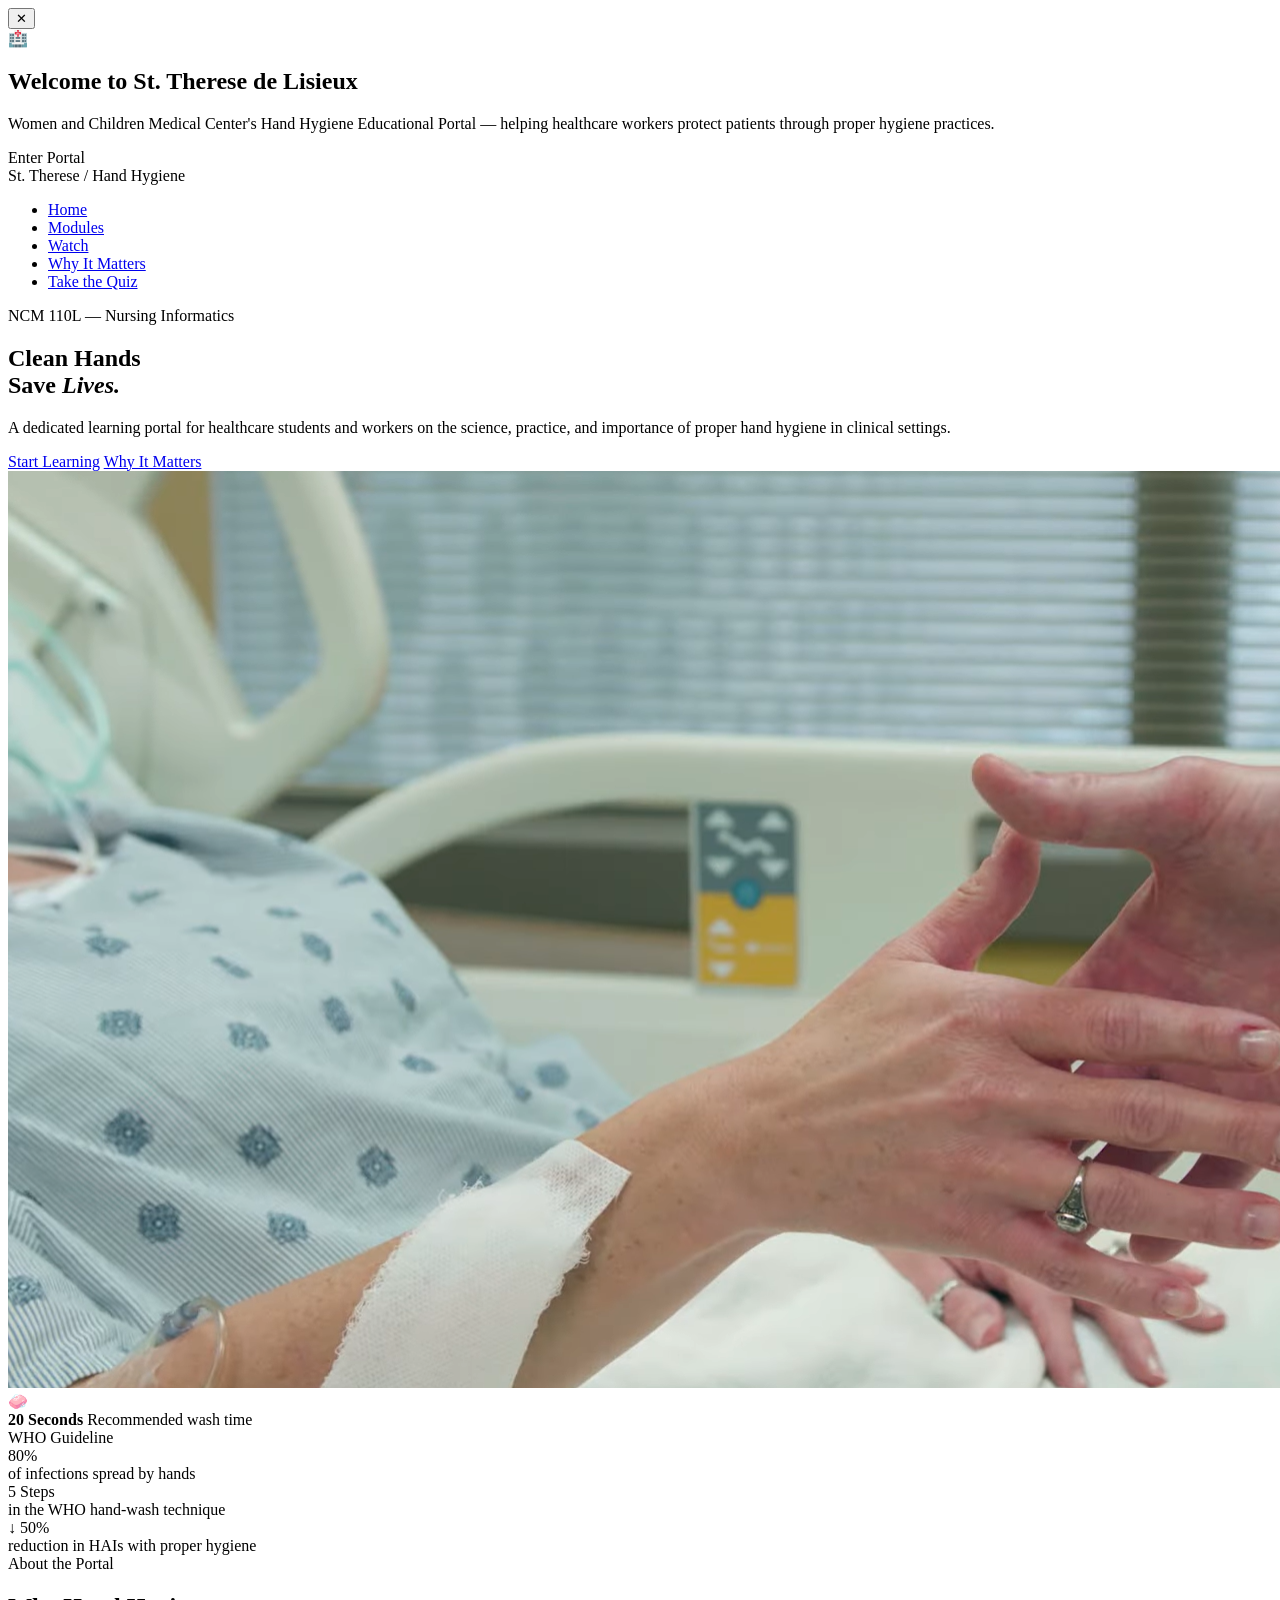
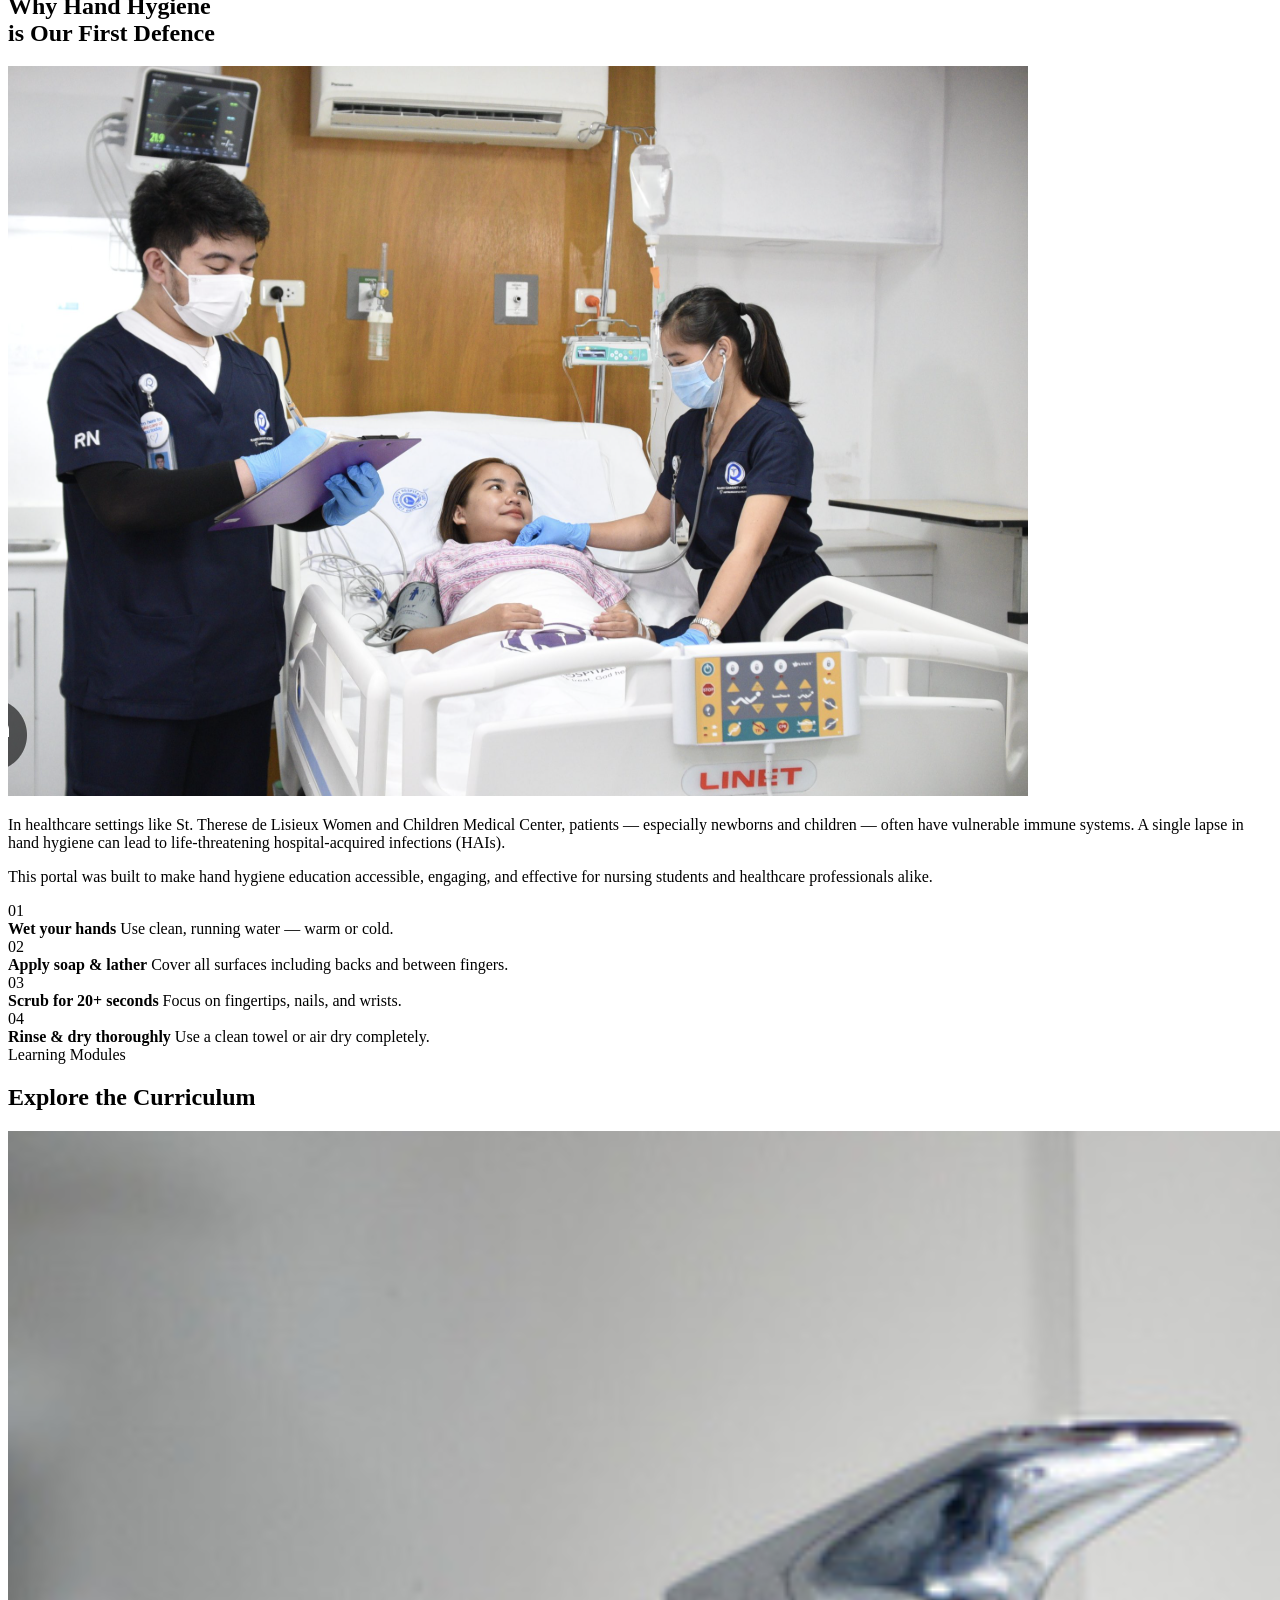
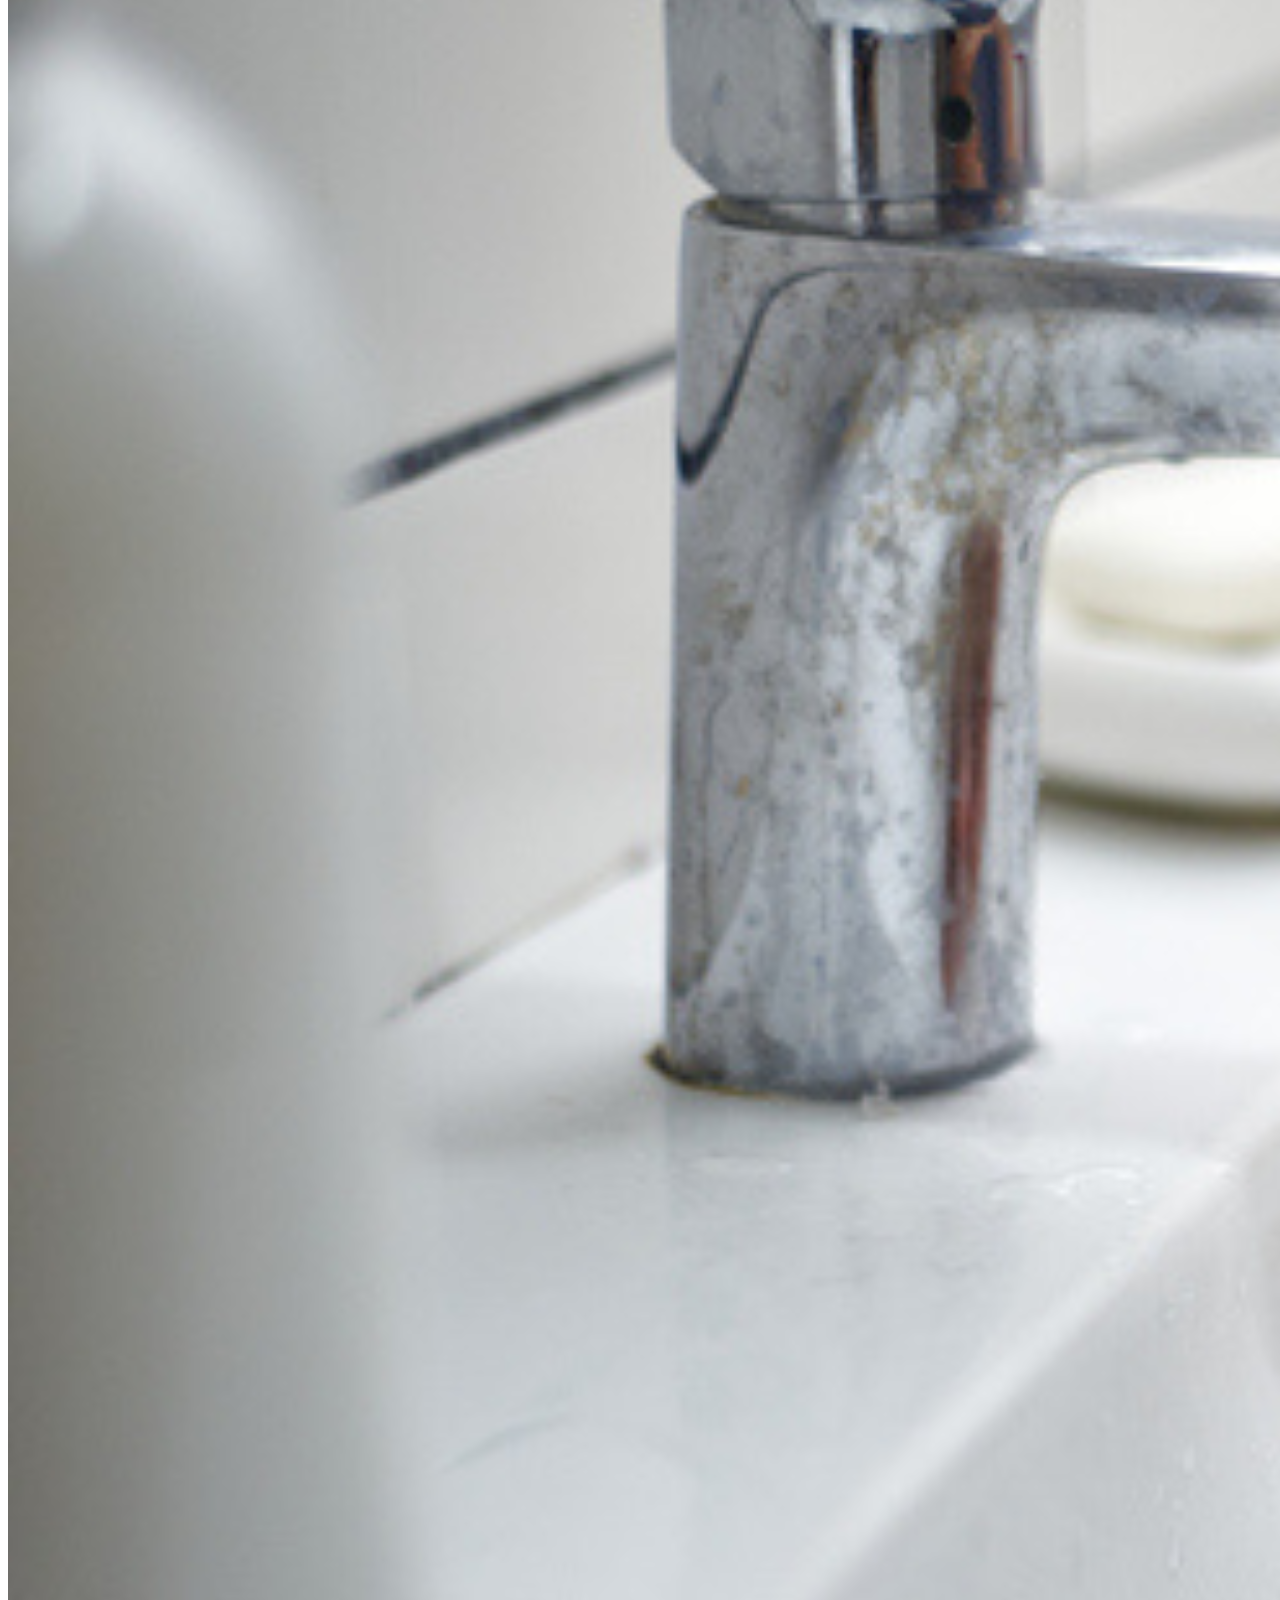
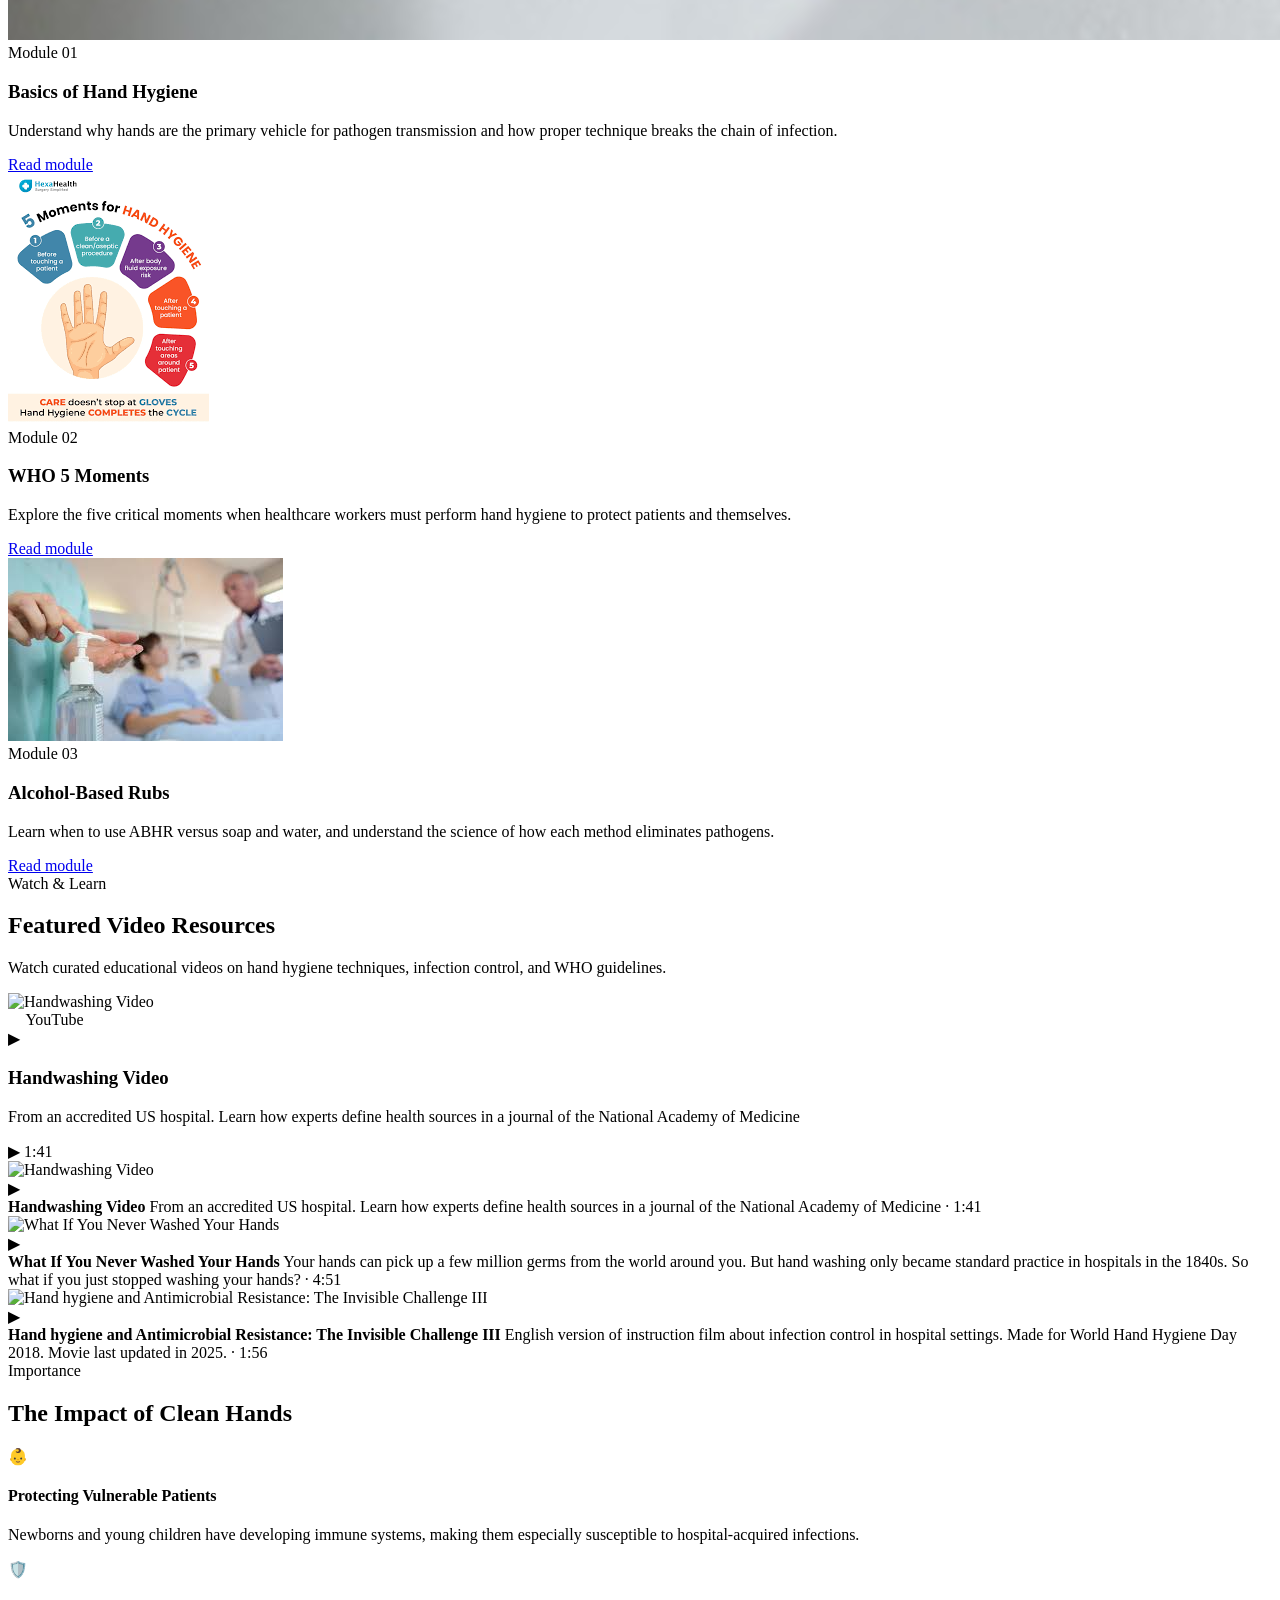
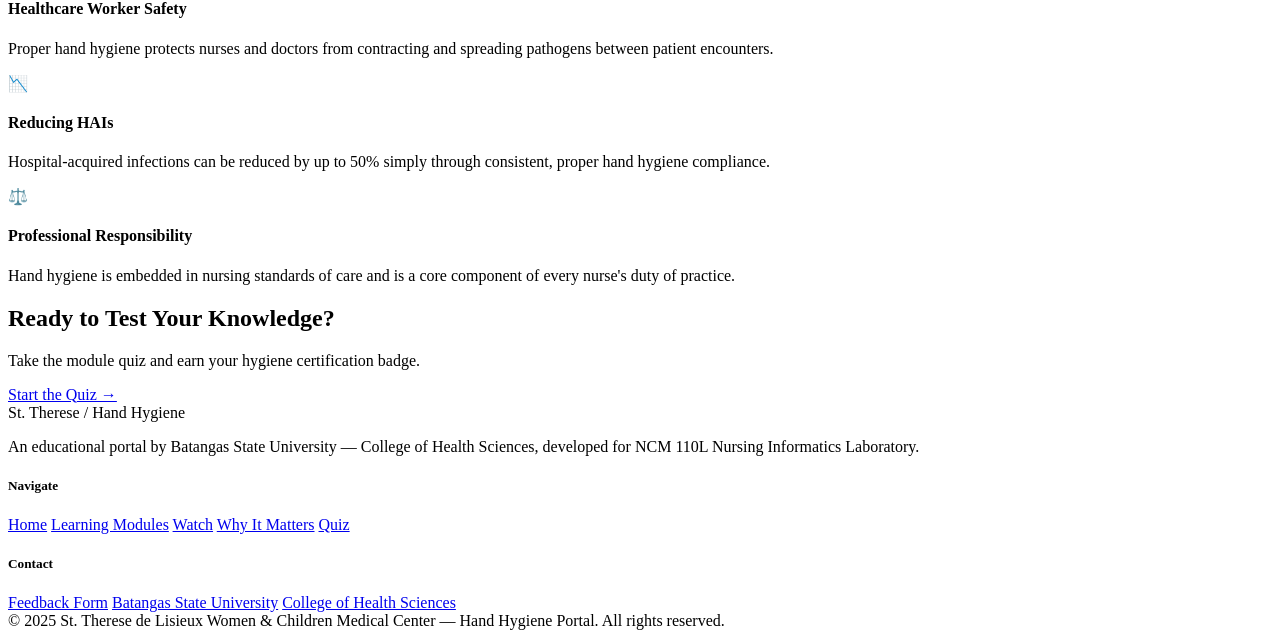
==== index.html @ 149f362c "finished portal" ====
<!DOCTYPE html>
<html lang="en">
<head>
  <meta charset="UTF-8">
  <meta name="viewport" content="width=device-width, initial-scale=1.0">
  <title>Hand Hygiene Portal — St. Therese de Lisieux</title>
  <link href="https://fonts.googleapis.com/css2?family=Cormorant+Garamond:wght@300;400;600&family=DM+Sans:wght@300;400;500&display=swap" rel="stylesheet">
  <link rel="stylesheet" href="style.css">
</head>
<body>

  <!-- BACKGROUND BLOBS -->
  <div class="blob blob-1"></div>
  <div class="blob blob-2"></div>
  <div class="blob blob-3"></div>

  <!-- WELCOME POPUP -->
  <div class="popup-overlay" id="popup">
    <div class="popup-box">
      <button class="popup-close" onclick="closePopup()">&#10005;</button>
      <div class="popup-icon">🏥</div>
      <h2>Welcome to St. Therese de Lisieux</h2>
      <p>Women and Children Medical Center's Hand Hygiene Educational Portal — helping healthcare workers protect patients through proper hygiene practices.</p>
      <a class="btn btn-primary" style="display:inline-flex;justify-content:center;" onclick="closePopup()">Enter Portal</a>
    </div>
  </div>

  <!-- NAVIGATION -->
  <nav>
    <div class="nav-logo">St. Therese <span>/ Hand Hygiene</span></div>
    <ul class="nav-links">
      <li><a href="#" class="active">Home</a></li>
      <li><a href="#modules">Modules</a></li>
      <li><a href="#video">Watch</a></li>
      <li><a href="#why">Why It Matters</a></li>
      <li><a href="pages/quiz.html" class="nav-cta btn">Take the Quiz</a></li>
    </ul>
  </nav>

  <!-- HERO -->
  <section class="hero">
    <div class="hero-text">
      <div class="hero-eyebrow">NCM 110L — Nursing Informatics</div>
      <h1>Clean Hands<br>Save <em>Lives.</em></h1>
      <p class="hero-sub">A dedicated learning portal for healthcare students and workers on the science, practice, and importance of proper hand hygiene in clinical settings.</p>
      <div class="btn-group">
        <a href="#modules" class="btn btn-primary">Start Learning</a>
        <a href="#why" class="btn btn-outline">Why It Matters</a>
      </div>
    </div>

    <div class="hero-visual">
      <div class="hero-img-wrap">
        <img src="assets/tn1.png" alt="Hand Hygiene">
      </div>
      <div class="floating-badge">
        <div class="badge-icon">🧼</div>
        <div class="badge-text">
          <strong>20 Seconds</strong>
          <span>Recommended wash time</span>
        </div>
      </div>
      <div class="corner-tag">WHO Guideline</div>
    </div>
  </section>

  <!-- STATS BAR -->
  <div class="stats-bar">
    <div class="stat-item">
      <div class="num">80%</div>
      <div class="label">of infections spread by hands</div>
    </div>
    <div class="stat-item">
      <div class="num">5 Steps</div>
      <div class="label">in the WHO hand-wash technique</div>
    </div>
    <div class="stat-item">
      <div class="num">↓ 50%</div>
      <div class="label">reduction in HAIs with proper hygiene</div>
    </div>
  </div>

  <!-- ABOUT -->
  <section id="about">
    <div class="section-tag">About the Portal</div>
    <h2 class="section-title">Why Hand Hygiene<br>is Our First Defence</h2>

    <div class="about-grid">
      <div class="about-img">
        <img src="assets/hospital.jpg" alt="Hospital">
      </div>
      <div class="about-body">
        <p>In healthcare settings like St. Therese de Lisieux Women and Children Medical Center, patients — especially newborns and children — often have vulnerable immune systems. A single lapse in hand hygiene can lead to life-threatening hospital-acquired infections (HAIs).</p>
        <p>This portal was built to make hand hygiene education accessible, engaging, and effective for nursing students and healthcare professionals alike.</p>

        <div class="step-list">
          <div class="step-item">
            <div class="step-num">01</div>
            <div class="step-text">
              <strong>Wet your hands</strong>
              <span>Use clean, running water — warm or cold.</span>
            </div>
          </div>
          <div class="step-item">
            <div class="step-num">02</div>
            <div class="step-text">
              <strong>Apply soap &amp; lather</strong>
              <span>Cover all surfaces including backs and between fingers.</span>
            </div>
          </div>
          <div class="step-item">
            <div class="step-num">03</div>
            <div class="step-text">
              <strong>Scrub for 20+ seconds</strong>
              <span>Focus on fingertips, nails, and wrists.</span>
            </div>
          </div>
          <div class="step-item">
            <div class="step-num">04</div>
            <div class="step-text">
              <strong>Rinse &amp; dry thoroughly</strong>
              <span>Use a clean towel or air dry completely.</span>
            </div>
          </div>
        </div>
      </div>
    </div>
  </section>

  <!-- LEARNING MODULES -->
  <section class="modules-section" id="modules">
    <div class="section-tag">Learning Modules</div>
    <h2 class="section-title">Explore the Curriculum</h2>
 
    <div class="modules-grid">
      <div class="module-card">
        <div class="card-img">
          <img src="assets/mod1.png" alt="Module 1">
        </div>
        <div class="card-body">
          <div class="card-tag">Module 01</div>
          <h3>Basics of Hand Hygiene</h3>
          <p>Understand why hands are the primary vehicle for pathogen transmission and how proper technique breaks the chain of infection.</p>
          <a href="pages/module1.html" class="card-link">Read module</a>
        </div>
      </div>
 
      <div class="module-card">
        <div class="card-img">
          <img src="assets/mod2.png" alt="Module 2">
        </div>
        <div class="card-body">
          <div class="card-tag">Module 02</div>
          <h3>WHO 5 Moments</h3>
          <p>Explore the five critical moments when healthcare workers must perform hand hygiene to protect patients and themselves.</p>
          <a href="pages/module2.html" class="card-link">Read module</a>
        </div>
      </div>
 
      <div class="module-card">
        <div class="card-img">
          <img src="assets/mod3.jpg" alt="Module 3">
        </div>
        <div class="card-body">
          <div class="card-tag">Module 03</div>
          <h3>Alcohol-Based Rubs</h3>
          <p>Learn when to use ABHR versus soap and water, and understand the science of how each method eliminates pathogens.</p>
          <a href="pages/module3.html" class="card-link">Read module</a>
        </div>
      </div>
    </div>
  </section>

  <!-- VIDEO SECTION -->
  <section class="video-section" id="video">
    <div class="section-tag">Watch &amp; Learn</div>
    <h2 class="section-title">Featured Video Resources</h2>
    <p class="section-desc">Watch curated educational videos on hand hygiene techniques, infection control, and WHO guidelines.</p>

    <div class="video-grid">

      <!-- Main Player -->
      <div class="video-main">
        <div class="video-thumb" id="main-play-btn">
          <img id="main-video-thumb" src="https://placehold.co/800x450/1a0d12/f4a7bc?text=WHO+Hand+Hygiene+Video" alt="Featured Video">
          <div class="yt-badge">
            <svg width="14" height="10" viewBox="0 0 14 10" fill="white" xmlns="http://www.w3.org/2000/svg">
              <path d="M13.7 1.56A1.76 1.76 0 0 0 12.46.3C11.37 0 7 0 7 0S2.63 0 1.54.3A1.76 1.76 0 0 0 .3 1.56 18.5 18.5 0 0 0 0 5a18.5 18.5 0 0 0 .3 3.44A1.76 1.76 0 0 0 1.54 9.7C2.63 10 7 10 7 10s4.37 0 5.46-.3a1.76 1.76 0 0 0 1.24-1.26A18.5 18.5 0 0 0 14 5a18.5 18.5 0 0 0-.3-3.44ZM5.6 7.14V2.86L9.24 5 5.6 7.14Z"/>
            </svg>
            YouTube
          </div>
          <div class="play-btn">▶</div>
        </div>
        <div class="video-meta">
          <h3 id="main-video-title">WHO Hand Hygiene: How to Handrub</h3>
          <p id="main-video-desc">World Health Organization · Official Guide</p>
          <span class="duration" id="main-video-duration">▶  1:26</span>
        </div>
      </div>

      <!-- Playlist Sidebar (populated by main.js) -->
      <div class="video-playlist" id="playlist"></div>

    </div>
  </section>

  <!-- WHY IT MATTERS -->
  <section id="why">
    <div class="section-tag">Importance</div>
    <h2 class="section-title">The Impact of Clean Hands</h2>

    <div class="why-grid">
      <div class="why-card">
        <div class="why-icon">👶</div>
        <div>
          <h4>Protecting Vulnerable Patients</h4>
          <p>Newborns and young children have developing immune systems, making them especially susceptible to hospital-acquired infections.</p>
        </div>
      </div>
      <div class="why-card">
        <div class="why-icon">🛡️</div>
        <div>
          <h4>Healthcare Worker Safety</h4>
          <p>Proper hand hygiene protects nurses and doctors from contracting and spreading pathogens between patient encounters.</p>
        </div>
      </div>
      <div class="why-card">
        <div class="why-icon">📉</div>
        <div>
          <h4>Reducing HAIs</h4>
          <p>Hospital-acquired infections can be reduced by up to 50% simply through consistent, proper hand hygiene compliance.</p>
        </div>
      </div>
      <div class="why-card">
        <div class="why-icon">⚖️</div>
        <div>
          <h4>Professional Responsibility</h4>
          <p>Hand hygiene is embedded in nursing standards of care and is a core component of every nurse's duty of practice.</p>
        </div>
      </div>
    </div>
  </section>

  <!-- CTA BANNER -->
  <div class="banner">
    <div class="banner-text">
      <h2>Ready to Test Your Knowledge?</h2>
      <p>Take the module quiz and earn your hygiene certification badge.</p>
    </div>
    <a href="pages/quiz.html" class="btn-white">Start the Quiz →</a>
  </div>

  <!-- FOOTER -->
  <footer>
    <div class="footer-brand">
      <div class="nav-logo">St. Therese <span>/ Hand Hygiene</span></div>
      <p>An educational portal by Batangas State University — College of Health Sciences, developed for NCM 110L Nursing Informatics Laboratory.</p>
    </div>
    <div class="footer-col">
      <h5>Navigate</h5>
      <a href="#">Home</a>
      <a href="#modules">Learning Modules</a>
      <a href="#video">Watch</a>
      <a href="#why">Why It Matters</a>
      <a href="#">Quiz</a>
    </div>
    <div class="footer-col">
      <h5>Contact</h5>
      <a href="#">Feedback Form</a>
      <a href="#">Batangas State University</a>
      <a href="#">College of Health Sciences</a>
    </div>
  </footer>

  <div class="footer-bottom">
    © 2025 St. Therese de Lisieux Women &amp; Children Medical Center — Hand Hygiene Portal. All rights reserved.
  </div>

  <script src="scripts/main.js"></script>
</body>
</html>
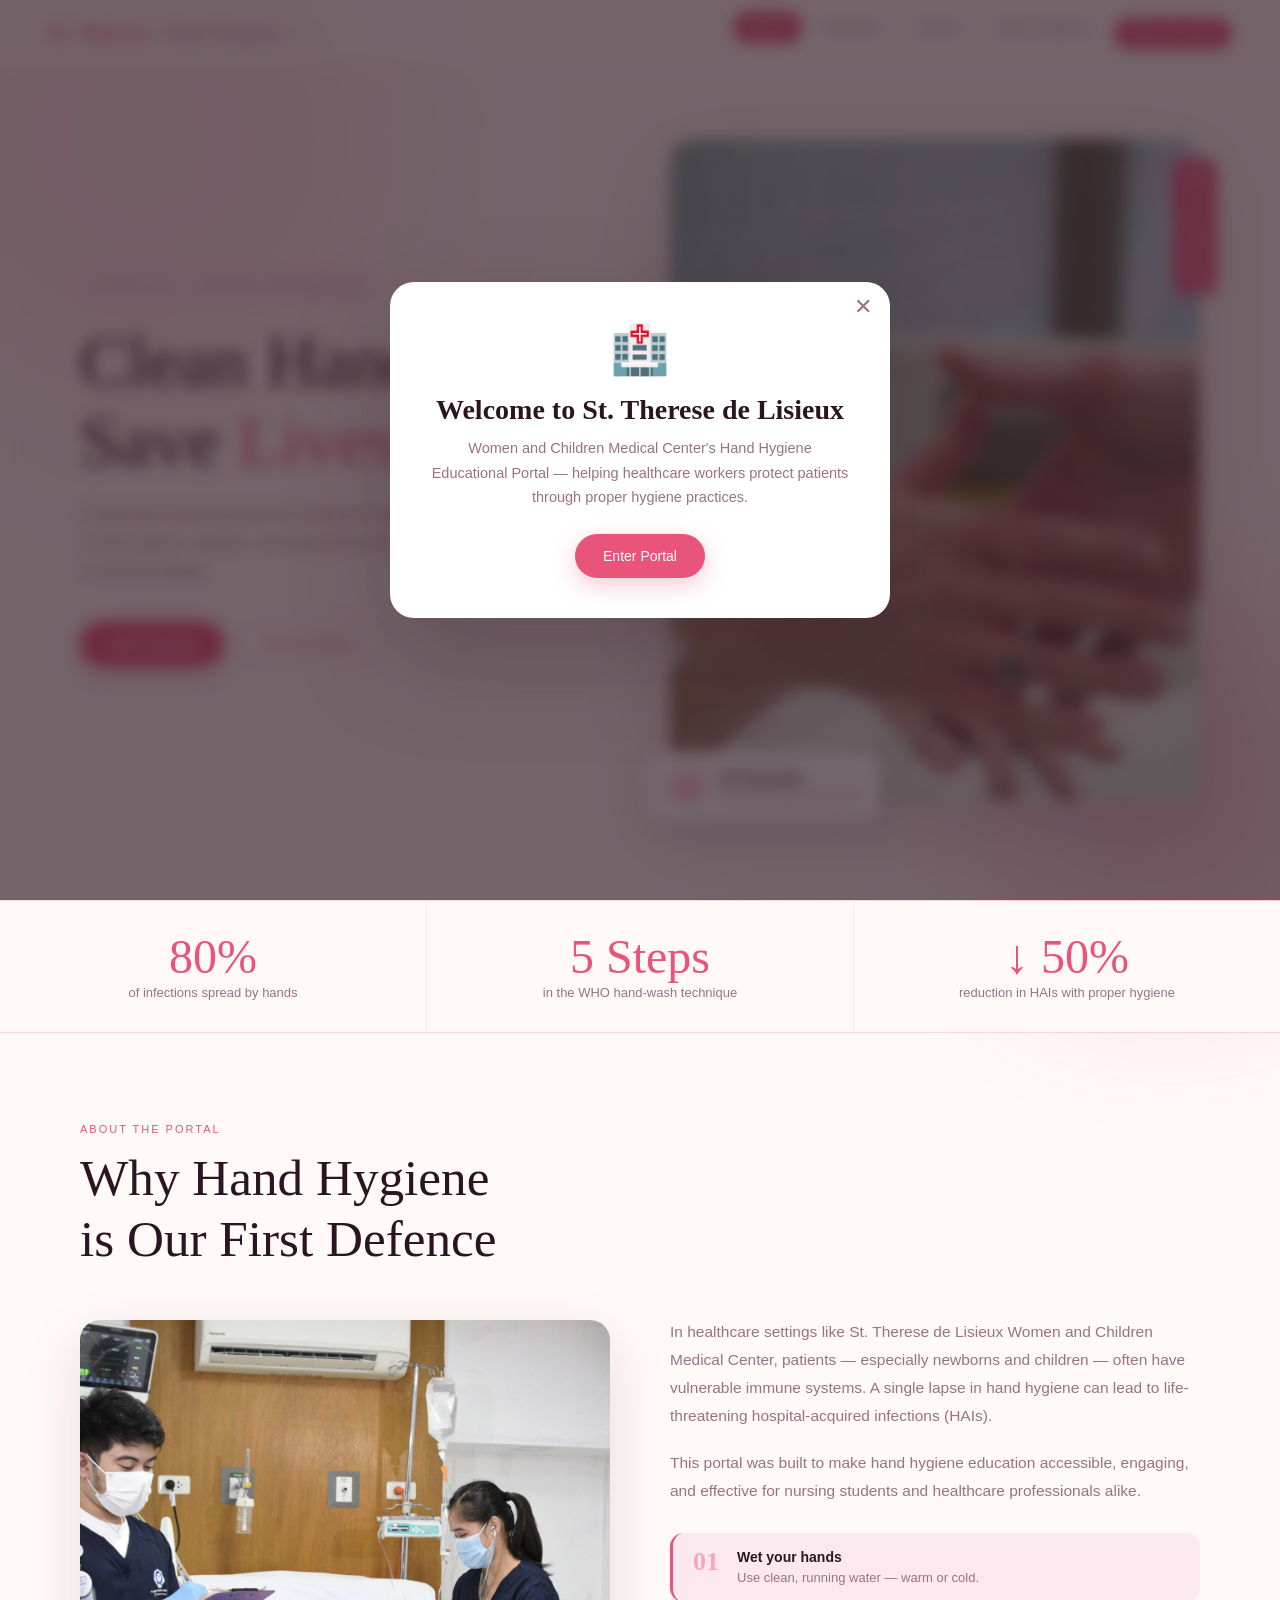
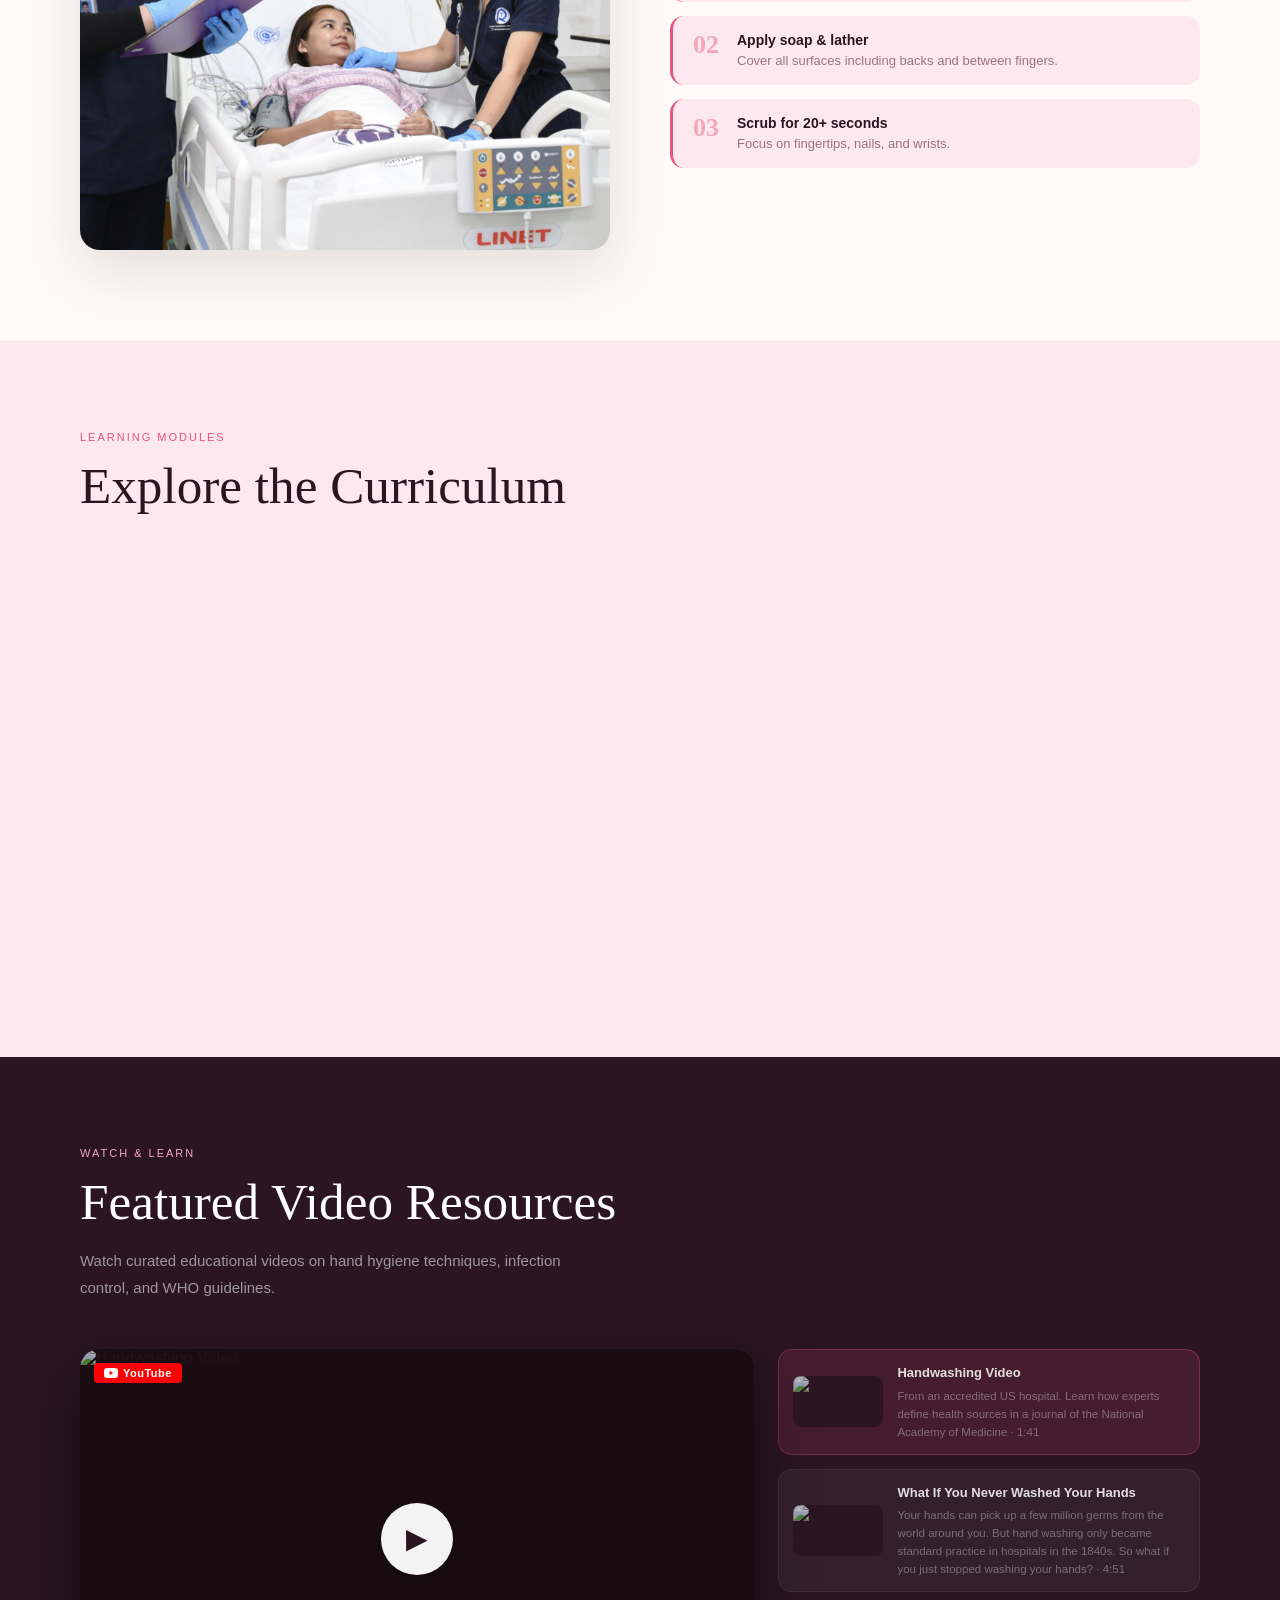
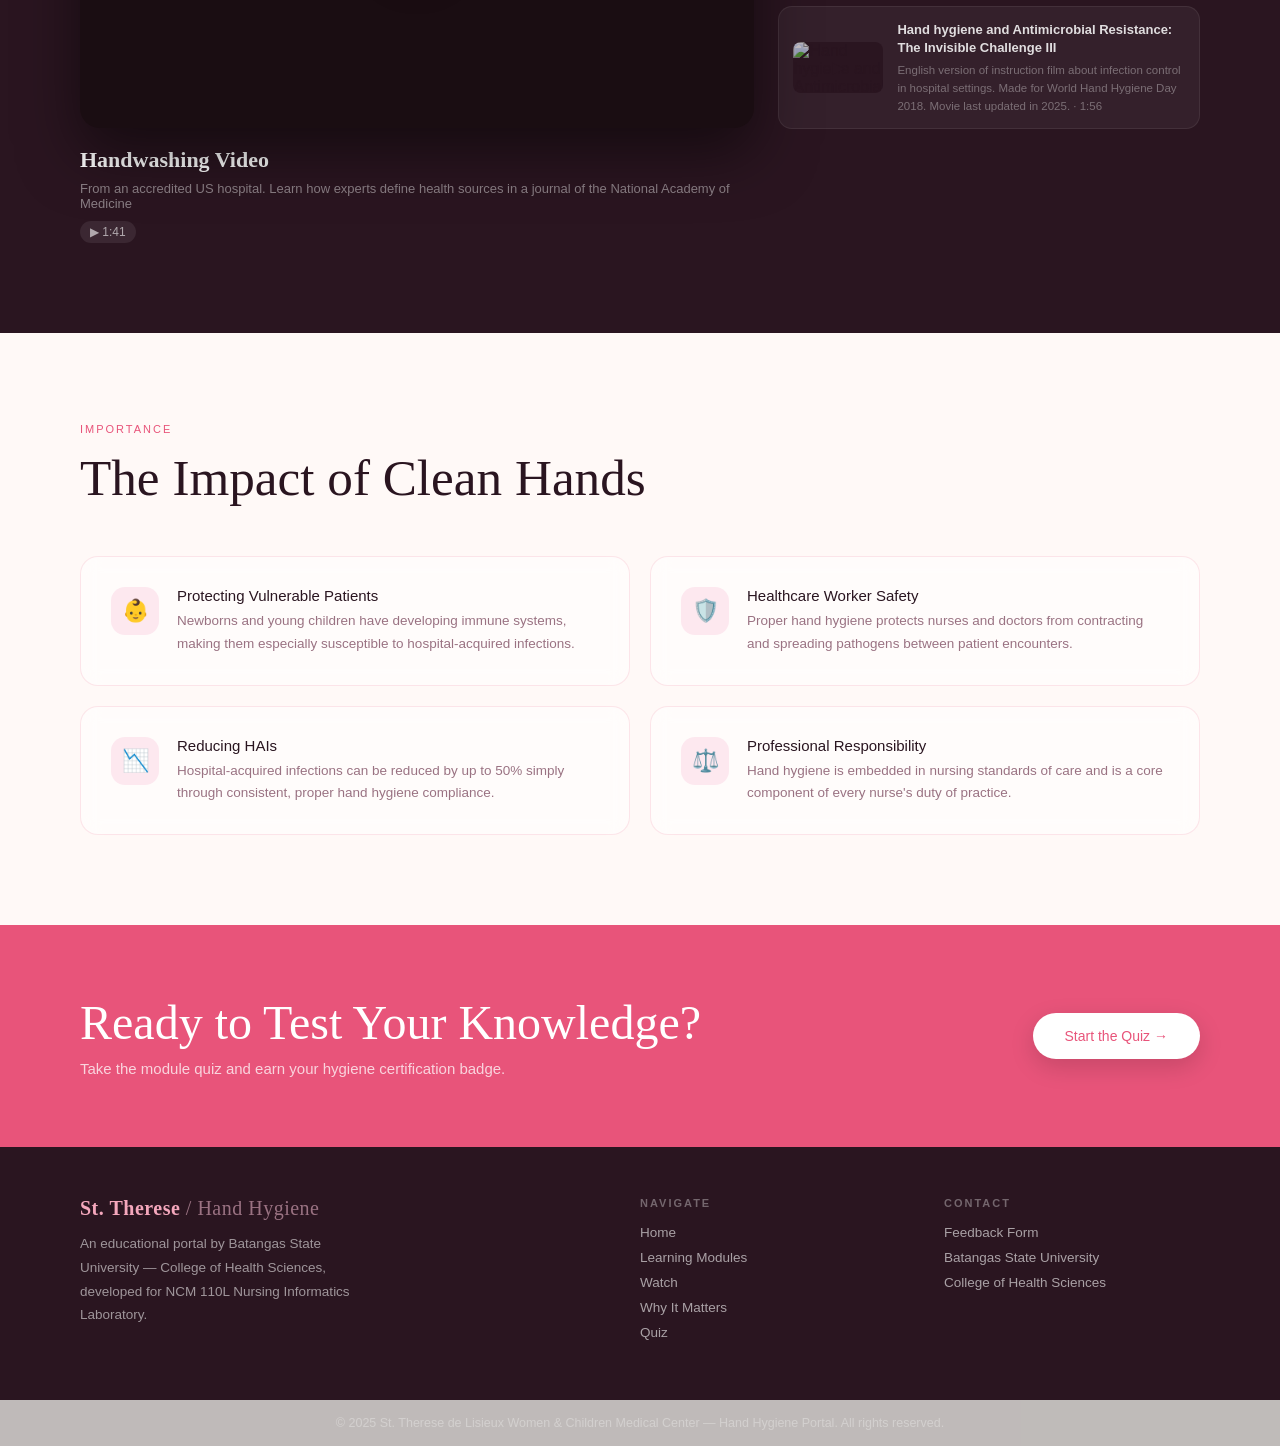
==== commit 16d92bdb: "fix: href issue" ====
--- a/index.html
+++ b/index.html
@@ -5,7 +5,7 @@
   <meta name="viewport" content="width=device-width, initial-scale=1.0">
   <title>Hand Hygiene Portal — St. Therese de Lisieux</title>
   <link href="https://fonts.googleapis.com/css2?family=Cormorant+Garamond:wght@300;400;600&family=DM+Sans:wght@300;400;500&display=swap" rel="stylesheet">
-  <link rel="stylesheet" href="style.css">
+  <link rel="stylesheet" href="../styles/style.css">
 </head>
 <body>
 
--- a/styles/style.css
+++ b/styles/style.css
@@ -0,0 +1,726 @@
+/* ============================================================
+   HAND HYGIENE PORTAL — style.css
+   St. Therese de Lisieux Women and Children Medical Center
+   ============================================================ */
+
+/* ── TOKENS ── */
+:root {
+  --rose:   #e8547a;
+  --blush:  #f4a7bc;
+  --petal:  #fde8ef;
+  --cream:  #fff9f7;
+  --ink:    #2a1520;
+  --muted:  #9a7282;
+  --glass:  rgba(255,255,255,0.55);
+  --radius: 18px;
+}
+
+/* ── RESET ── */
+*, *::before, *::after { box-sizing: border-box; margin: 0; padding: 0; }
+html { scroll-behavior: smooth; }
+
+body {
+  font-family: 'DM Sans', sans-serif;
+  background: var(--cream);
+  color: var(--ink);
+  overflow-x: hidden;
+}
+
+/* ── NOISE TEXTURE OVERLAY ── */
+body::before {
+  content: '';
+  position: fixed;
+  inset: 0;
+  background-image: url("data:image/svg+xml,%3Csvg xmlns='http://www.w3.org/2000/svg' width='200' height='200'%3E%3Cfilter id='n'%3E%3CfeTurbulence type='fractalNoise' baseFrequency='0.75' numOctaves='4' stitchTiles='stitch'/%3E%3C/filter%3E%3Crect width='200' height='200' filter='url(%23n)' opacity='0.035'/%3E%3C/svg%3E");
+  pointer-events: none;
+  z-index: 0;
+}
+
+
+.blob {
+  position: fixed;
+  border-radius: 50%;
+  filter: blur(80px);
+  opacity: 0.25;
+  z-index: 0;
+  pointer-events: none;
+}
+.blob-1 { width:520px; height:520px; background:var(--blush); top:-120px; left:-120px; animation:drift 14s ease-in-out infinite alternate; }
+.blob-2 { width:380px; height:380px; background:var(--rose);  bottom:-80px; right:-80px; animation:drift 18s ease-in-out infinite alternate-reverse; }
+.blob-3 { width:260px; height:260px; background:#f7c5d5;      top:40%; left:55%; animation:drift 10s ease-in-out infinite alternate; }
+
+@keyframes drift {
+  from { transform: translate(0,0) scale(1); }
+  to   { transform: translate(30px,20px) scale(1.08); }
+}
+
+/* ── NAVIGATION ── */
+nav {
+  position: fixed;
+  top: 0; left: 0; right: 0;
+  z-index: 100;
+  display: flex;
+  align-items: center;
+  justify-content: space-between;
+  padding: 0 48px;
+  height: 68px;
+  background: rgba(255,249,247,0.72);
+  backdrop-filter: blur(18px);
+  -webkit-backdrop-filter: blur(18px);
+  border-bottom: 1px solid rgba(232,84,122,0.12);
+}
+
+.nav-logo {
+  font-family: 'Cormorant Garamond', serif;
+  font-size: 20px;
+  font-weight: 600;
+  color: var(--rose);
+  letter-spacing: 0.5px;
+}
+.nav-logo span { color: var(--muted); font-weight: 300; }
+
+.nav-links { display: flex; gap: 8px; list-style: none; }
+
+.nav-links a {
+  text-decoration: none;
+  color: var(--muted);
+  font-size: 13.5px;
+  font-weight: 500;
+  padding: 8px 16px;
+  border-radius: 40px;
+  transition: all 0.25s;
+  letter-spacing: 0.3px;
+}
+.nav-links a:hover,
+.nav-links a.active { background: var(--rose); color: #fff; }
+.nav-cta { background: var(--rose); color: #fff !important; }
+
+/* ── BUTTONS ── */
+.btn {
+  display: inline-flex;
+  align-items: center;
+  gap: 8px;
+  padding: 14px 28px;
+  border-radius: 50px;
+  font-size: 14px;
+  font-weight: 500;
+  cursor: pointer;
+  text-decoration: none;
+  transition: all 0.25s;
+  border: none;
+  font-family: 'DM Sans', sans-serif;
+}
+.btn-primary {
+  background: var(--rose);
+  color: #fff;
+  box-shadow: 0 8px 24px rgba(232,84,122,0.3);
+}
+.btn-primary:hover { transform: translateY(-2px); box-shadow: 0 12px 32px rgba(232,84,122,0.4); }
+
+.btn-outline {
+  background: transparent;
+  color: var(--rose);
+  border: 1.5px solid var(--blush);
+}
+.btn-outline:hover { background: var(--petal); }
+
+.btn-white {
+  background: #fff;
+  color: var(--rose);
+  padding: 15px 32px;
+  border-radius: 50px;
+  font-weight: 500;
+  font-size: 14px;
+  text-decoration: none;
+  display: inline-block;
+  white-space: nowrap;
+  transition: all 0.25s;
+  box-shadow: 0 8px 24px rgba(0,0,0,0.15);
+}
+.btn-white:hover { transform: translateY(-2px); box-shadow: 0 14px 32px rgba(0,0,0,0.2); }
+
+.btn-group { display: flex; gap: 14px; flex-wrap: wrap; }
+
+/* ── HERO ── */
+.hero {
+  position: relative;
+  z-index: 1;
+  min-height: 100vh;
+  display: grid;
+  grid-template-columns: 1fr 1fr;
+  align-items: center;
+  padding: 100px 80px 60px;
+  gap: 60px;
+}
+
+.hero-text { animation: riseUp 1s ease both; }
+
+.hero-eyebrow {
+  display: inline-flex;
+  align-items: center;
+  gap: 8px;
+  background: var(--petal);
+  border: 1px solid var(--blush);
+  color: var(--rose);
+  font-size: 11.5px;
+  font-weight: 500;
+  letter-spacing: 1.5px;
+  text-transform: uppercase;
+  padding: 6px 14px;
+  border-radius: 40px;
+  margin-bottom: 24px;
+}
+.hero-eyebrow::before {
+  content: '';
+  width: 6px; height: 6px;
+  background: var(--rose);
+  border-radius: 50%;
+  animation: blink 2s ease infinite;
+}
+
+.hero h1 {
+  font-family: 'Cormorant Garamond', serif;
+  font-size: clamp(42px, 6vw, 72px);
+  font-weight: 300;
+  line-height: 1.1;
+  color: var(--ink);
+  margin-bottom: 20px;
+}
+.hero h1 em { font-style: normal; color: var(--rose); }
+
+.hero-sub {
+  color: var(--muted);
+  font-size: 16px;
+  line-height: 1.75;
+  max-width: 460px;
+  margin-bottom: 36px;
+}
+
+/* Hero visual */
+.hero-visual { position: relative; animation: riseUp 1s 0.25s ease both; }
+
+.hero-img-wrap {
+  position: relative;
+  border-radius: 24px;
+  overflow: hidden;
+  aspect-ratio: 4/5;
+  box-shadow: 0 30px 80px rgba(42,21,32,0.15);
+}
+.hero-img-wrap img {
+  width: 100%; height: 100%;
+  object-fit: cover;
+  display: block;
+  transition: transform 0.6s ease;
+}
+.hero-img-wrap:hover img { transform: scale(1.04); }
+
+.floating-badge {
+  position: absolute;
+  bottom: -20px; left: -24px;
+  background: #fff;
+  border-radius: 16px;
+  padding: 14px 20px;
+  box-shadow: 0 10px 40px rgba(42,21,32,0.14);
+  display: flex;
+  align-items: center;
+  gap: 12px;
+  animation: floatBadge 4s ease-in-out infinite;
+}
+.badge-icon {
+  width: 42px; height: 42px;
+  background: var(--petal);
+  border-radius: 12px;
+  display: flex;
+  align-items: center;
+  justify-content: center;
+  font-size: 22px;
+}
+.badge-text strong { display: block; font-size: 15px; color: var(--ink); }
+.badge-text span   { font-size: 12px; color: var(--muted); }
+
+.corner-tag {
+  position: absolute;
+  top: 20px; right: -16px;
+  background: var(--rose);
+  color: #fff;
+  font-size: 12px;
+  font-weight: 500;
+  padding: 8px 14px;
+  border-radius: 8px;
+  writing-mode: vertical-rl;
+  letter-spacing: 1.5px;
+  text-transform: uppercase;
+  box-shadow: 0 4px 12px rgba(232,84,122,0.4);
+}
+
+/* ── STATS BAR ── */
+.stats-bar {
+  position: relative;
+  z-index: 1;
+  display: grid;
+  grid-template-columns: repeat(3, 1fr);
+  gap: 1px;
+  background: rgba(232,84,122,0.1);
+  border-top: 1px solid rgba(232,84,122,0.1);
+  border-bottom: 1px solid rgba(232,84,122,0.1);
+}
+.stat-item {
+  background: var(--cream);
+  padding: 32px 40px;
+  text-align: center;
+}
+.stat-item .num {
+  font-family: 'Cormorant Garamond', serif;
+  font-size: 48px;
+  font-weight: 300;
+  color: var(--rose);
+  line-height: 1;
+}
+.stat-item .label { font-size: 13px; color: var(--muted); margin-top: 4px; }
+
+/* ── SECTION BASE ── */
+section {
+  position: relative;
+  z-index: 1;
+  padding: 90px 80px;
+}
+
+.section-tag {
+  font-size: 11px;
+  font-weight: 500;
+  letter-spacing: 2px;
+  text-transform: uppercase;
+  color: var(--rose);
+  margin-bottom: 12px;
+}
+.section-title {
+  font-family: 'Cormorant Garamond', serif;
+  font-size: clamp(32px, 4vw, 52px);
+  font-weight: 300;
+  color: var(--ink);
+  line-height: 1.2;
+  margin-bottom: 16px;
+}
+
+/* ── ABOUT ── */
+.about-grid {
+  display: grid;
+  grid-template-columns: 1fr 1fr;
+  gap: 60px;
+  align-items: center;
+  margin-top: 48px;
+}
+.about-img {
+  border-radius: 20px;
+  overflow: hidden;
+  aspect-ratio: 1;
+  box-shadow: 0 20px 60px rgba(42,21,32,0.12);
+}
+.about-img img { width: 100%; height: 100%; object-fit: cover; display: block; }
+
+.about-body p {
+  color: var(--muted);
+  line-height: 1.8;
+  font-size: 15.5px;
+  margin-bottom: 20px;
+}
+
+.step-list { margin-top: 28px; display: flex; flex-direction: column; gap: 14px; }
+
+.step-item {
+  display: flex;
+  align-items: flex-start;
+  gap: 16px;
+  padding: 16px 20px;
+  background: var(--petal);
+  border-radius: 14px;
+  border-left: 3px solid var(--rose);
+}
+.step-num {
+  font-family: 'Cormorant Garamond', serif;
+  font-size: 26px;
+  color: var(--blush);
+  font-weight: 600;
+  line-height: 1;
+  min-width: 28px;
+}
+.step-text strong { display: block; font-size: 14px; color: var(--ink); margin-bottom: 3px; }
+.step-text span   { font-size: 13px; color: var(--muted); }
+
+/* ── MODULES ── */
+.modules-section { background: var(--petal); }
+
+.modules-grid {
+  display: grid;
+  grid-template-columns: repeat(3, 1fr);
+  gap: 24px;
+  margin-top: 48px;
+}
+
+.module-card {
+  background: #fff;
+  border-radius: var(--radius);
+  overflow: hidden;
+  box-shadow: 0 4px 20px rgba(42,21,32,0.07);
+  transition: all 0.3s ease;
+  cursor: pointer;
+}
+.module-card:hover { transform: translateY(-6px); box-shadow: 0 16px 40px rgba(42,21,32,0.12); }
+
+.card-img { aspect-ratio: 16/9; overflow: hidden; background: #f0dde4; }
+.card-img img { width: 100%; height: 100%; object-fit: cover; display: block; transition: transform 0.4s; }
+.module-card:hover .card-img img { transform: scale(1.06); }
+
+.card-body { padding: 22px; }
+.card-tag {
+  font-size: 10.5px;
+  font-weight: 500;
+  letter-spacing: 1.5px;
+  text-transform: uppercase;
+  color: var(--rose);
+  margin-bottom: 8px;
+}
+.card-body h3 {
+  font-family: 'Cormorant Garamond', serif;
+  font-size: 22px;
+  font-weight: 600;
+  color: var(--ink);
+  margin-bottom: 8px;
+  line-height: 1.3;
+}
+.card-body p {
+  font-size: 13.5px;
+  color: var(--muted);
+  line-height: 1.65;
+  margin-bottom: 16px;
+}
+.card-link {
+  display: inline-flex;
+  align-items: center;
+  gap: 6px;
+  font-size: 13px;
+  font-weight: 500;
+  color: var(--rose);
+  text-decoration: none;
+}
+.card-link::after { content: '→'; transition: transform 0.2s; }
+.card-link:hover::after { transform: translateX(4px); }
+
+/* ── WHY IT MATTERS ── */
+.why-grid {
+  display: grid;
+  grid-template-columns: repeat(2, 1fr);
+  gap: 20px;
+  margin-top: 48px;
+}
+.why-card {
+  padding: 30px;
+  border-radius: var(--radius);
+  border: 1px solid rgba(232,84,122,0.14);
+  background: var(--glass);
+  backdrop-filter: blur(10px);
+  display: flex;
+  gap: 18px;
+  align-items: flex-start;
+  transition: border-color 0.3s;
+}
+.why-card:hover { border-color: var(--blush); }
+
+.why-icon {
+  width: 48px; height: 48px;
+  background: var(--petal);
+  border-radius: 14px;
+  display: flex;
+  align-items: center;
+  justify-content: center;
+  font-size: 22px;
+  flex-shrink: 0;
+}
+.why-card h4 { font-size: 15px; font-weight: 500; color: var(--ink); margin-bottom: 6px; }
+.why-card p  { font-size: 13.5px; color: var(--muted); line-height: 1.65; }
+
+/* ── VIDEO SECTION ── */
+.video-section {
+  background: var(--ink);
+  padding: 90px 80px;
+  position: relative;
+  z-index: 1;
+}
+.video-section .section-tag  { color: var(--blush); }
+.video-section .section-title { color: #fff; }
+.video-section .section-desc  { color: rgba(255,255,255,0.55); font-size: 15px; line-height: 1.75; margin-top: 8px; max-width: 520px; }
+
+.video-grid {
+  display: grid;
+  grid-template-columns: 1.6fr 1fr;
+  gap: 24px;
+  margin-top: 48px;
+  align-items: start;
+}
+
+/* Main video player */
+.video-main .video-thumb {
+  position: relative;
+  border-radius: 20px;
+  overflow: hidden;
+  aspect-ratio: 16/9;
+  background: #1a0d12;
+  cursor: pointer;
+  box-shadow: 0 24px 60px rgba(0,0,0,0.5);
+}
+.video-main .video-thumb img {
+  width: 100%; height: 100%;
+  object-fit: cover;
+  display: block;
+  opacity: 0.7;
+  transition: opacity 0.3s;
+}
+.video-main .video-thumb:hover img { opacity: 0.85; }
+
+.play-btn {
+  position: absolute;
+  top: 50%; left: 50%;
+  transform: translate(-50%, -50%);
+  width: 72px; height: 72px;
+  background: rgba(255,255,255,0.95);
+  border-radius: 50%;
+  display: flex;
+  align-items: center;
+  justify-content: center;
+  font-size: 28px;
+  box-shadow: 0 8px 32px rgba(0,0,0,0.3);
+  transition: transform 0.25s, box-shadow 0.25s;
+  pointer-events: none;
+}
+.video-main .video-thumb:hover .play-btn {
+  transform: translate(-50%, -50%) scale(1.1);
+  box-shadow: 0 12px 40px rgba(0,0,0,0.45);
+}
+
+.yt-badge {
+  position: absolute;
+  top: 14px; left: 14px;
+  background: #ff0000;
+  color: #fff;
+  font-size: 11px;
+  font-weight: 600;
+  letter-spacing: 0.5px;
+  padding: 4px 10px;
+  border-radius: 4px;
+  display: flex;
+  align-items: center;
+  gap: 5px;
+}
+
+.video-meta { padding: 18px 0 0; }
+.video-meta h3 {
+  font-family: 'Cormorant Garamond', serif;
+  font-size: 22px;
+  font-weight: 600;
+  color: #fff;
+  margin-bottom: 6px;
+  line-height: 1.3;
+}
+.video-meta p  { font-size: 13px; color: rgba(255,255,255,0.45); }
+.video-meta .duration {
+  display: inline-block;
+  margin-top: 10px;
+  background: rgba(255,255,255,0.08);
+  color: rgba(255,255,255,0.6);
+  font-size: 12px;
+  padding: 4px 10px;
+  border-radius: 20px;
+}
+
+/* Sidebar playlist */
+.video-playlist { display: flex; flex-direction: column; gap: 14px; }
+
+.playlist-item {
+  display: flex;
+  gap: 14px;
+  align-items: center;
+  padding: 14px;
+  border-radius: 14px;
+  background: rgba(255,255,255,0.05);
+  border: 1px solid rgba(255,255,255,0.07);
+  cursor: pointer;
+  transition: background 0.25s, border-color 0.25s;
+}
+.playlist-item:hover,
+.playlist-item.active {
+  background: rgba(232,84,122,0.15);
+  border-color: rgba(232,84,122,0.3);
+}
+
+.playlist-thumb {
+  position: relative;
+  width: 90px;
+  flex-shrink: 0;
+  border-radius: 8px;
+  overflow: hidden;
+  aspect-ratio: 16/9;
+  background: #2a1520;
+}
+.playlist-thumb img { width: 100%; height: 100%; object-fit: cover; display: block; opacity: 0.7; }
+.playlist-thumb .mini-play {
+  position: absolute;
+  inset: 0;
+  display: flex;
+  align-items: center;
+  justify-content: center;
+  font-size: 16px;
+}
+
+.playlist-info { flex: 1; }
+.playlist-info strong {
+  display: block;
+  font-size: 13px;
+  color: rgba(255,255,255,0.85);
+  margin-bottom: 4px;
+  line-height: 1.35;
+}
+.playlist-info span { font-size: 11.5px; color: rgba(255,255,255,0.35); }
+
+/* ── CTA BANNER ── */
+.banner {
+  background: var(--rose);
+  padding: 70px 80px;
+  position: relative;
+  z-index: 1;
+  display: flex;
+  align-items: center;
+  justify-content: space-between;
+  gap: 40px;
+  flex-wrap: wrap;
+}
+.banner-text h2 {
+  font-family: 'Cormorant Garamond', serif;
+  font-size: clamp(28px, 4vw, 48px);
+  font-weight: 300;
+  color: #fff;
+  margin-bottom: 10px;
+}
+.banner-text p { color: rgba(255,255,255,0.75); font-size: 15px; }
+
+/* ── FOOTER ── */
+footer {
+  position: relative;
+  z-index: 1;
+  background: var(--ink);
+  color: rgba(255,255,255,0.55);
+  padding: 50px 80px;
+  display: grid;
+  grid-template-columns: 2fr 1fr 1fr;
+  gap: 48px;
+}
+.footer-brand .nav-logo { color: var(--blush); }
+.footer-brand p { font-size: 13.5px; line-height: 1.75; margin-top: 12px; max-width: 280px; }
+
+.footer-col h5 {
+  font-size: 11px;
+  letter-spacing: 2px;
+  text-transform: uppercase;
+  color: rgba(255,255,255,0.35);
+  margin-bottom: 16px;
+}
+.footer-col a {
+  display: block;
+  font-size: 13.5px;
+  color: rgba(255,255,255,0.6);
+  text-decoration: none;
+  margin-bottom: 10px;
+  transition: color 0.2s;
+}
+.footer-col a:hover { color: #fff; }
+
+.footer-bottom {
+  background: rgba(0,0,0,0.25);
+  text-align: center;
+  padding: 16px 80px;
+  font-size: 12.5px;
+  color: rgba(255,255,255,0.3);
+  position: relative;
+  z-index: 1;
+}
+
+/* ── POPUP ── */
+.popup-overlay {
+  position: fixed;
+  inset: 0;
+  background: rgba(42,21,32,0.65);
+  backdrop-filter: blur(8px);
+  z-index: 999;
+  display: flex;
+  align-items: center;
+  justify-content: center;
+  animation: fadeOverlay 0.4s ease;
+}
+.popup-box {
+  background: #fff;
+  border-radius: 24px;
+  padding: 40px;
+  max-width: 500px;
+  width: 90%;
+  text-align: center;
+  position: relative;
+  animation: popIn 0.4s cubic-bezier(0.34,1.56,0.64,1);
+  box-shadow: 0 40px 100px rgba(42,21,32,0.25);
+}
+.popup-close {
+  position: absolute;
+  top: 14px; right: 18px;
+  font-size: 22px;
+  color: var(--muted);
+  cursor: pointer;
+  border: none;
+  background: none;
+  line-height: 1;
+  transition: color 0.2s;
+}
+.popup-close:hover { color: var(--rose); }
+
+.popup-icon { font-size: 48px; margin-bottom: 16px; }
+.popup-box h2 {
+  font-family: 'Cormorant Garamond', serif;
+  font-size: 28px;
+  font-weight: 600;
+  color: var(--ink);
+  margin-bottom: 10px;
+}
+.popup-box p {
+  font-size: 14.5px;
+  color: var(--muted);
+  line-height: 1.7;
+  margin-bottom: 24px;
+}
+
+/* ── KEYFRAMES ── */
+@keyframes blink       { 0%,100%{opacity:1} 50%{opacity:0.3} }
+@keyframes riseUp      { from{opacity:0;transform:translateY(30px)} to{opacity:1;transform:translateY(0)} }
+@keyframes floatBadge  { 0%,100%{transform:translateY(0)} 50%{transform:translateY(-8px)} }
+@keyframes fadeOverlay { from{opacity:0} to{opacity:1} }
+@keyframes popIn       { from{opacity:0;transform:scale(0.85) translateY(20px)} to{opacity:1;transform:scale(1) translateY(0)} }
+
+/* ── RESPONSIVE ── */
+@media (max-width: 900px) {
+  nav { padding: 0 20px; }
+  .nav-links { display: none; }
+
+  .hero { grid-template-columns: 1fr; padding: 100px 24px 40px; gap: 32px; }
+  .hero-visual { order: -1; }
+  .corner-tag { display: none; }
+  .floating-badge { bottom: -12px; left: 8px; }
+
+  section { padding: 60px 24px; }
+  .about-grid,
+  .modules-grid,
+  .why-grid { grid-template-columns: 1fr; }
+  .stats-bar { grid-template-columns: 1fr; }
+
+  .video-section { padding: 60px 24px; }
+  .video-grid { grid-template-columns: 1fr; }
+
+  .banner { padding: 50px 24px; flex-direction: column; text-align: center; }
+  footer  { grid-template-columns: 1fr; padding: 40px 24px; gap: 32px; }
+  .footer-bottom { padding: 16px 24px; }
+}
